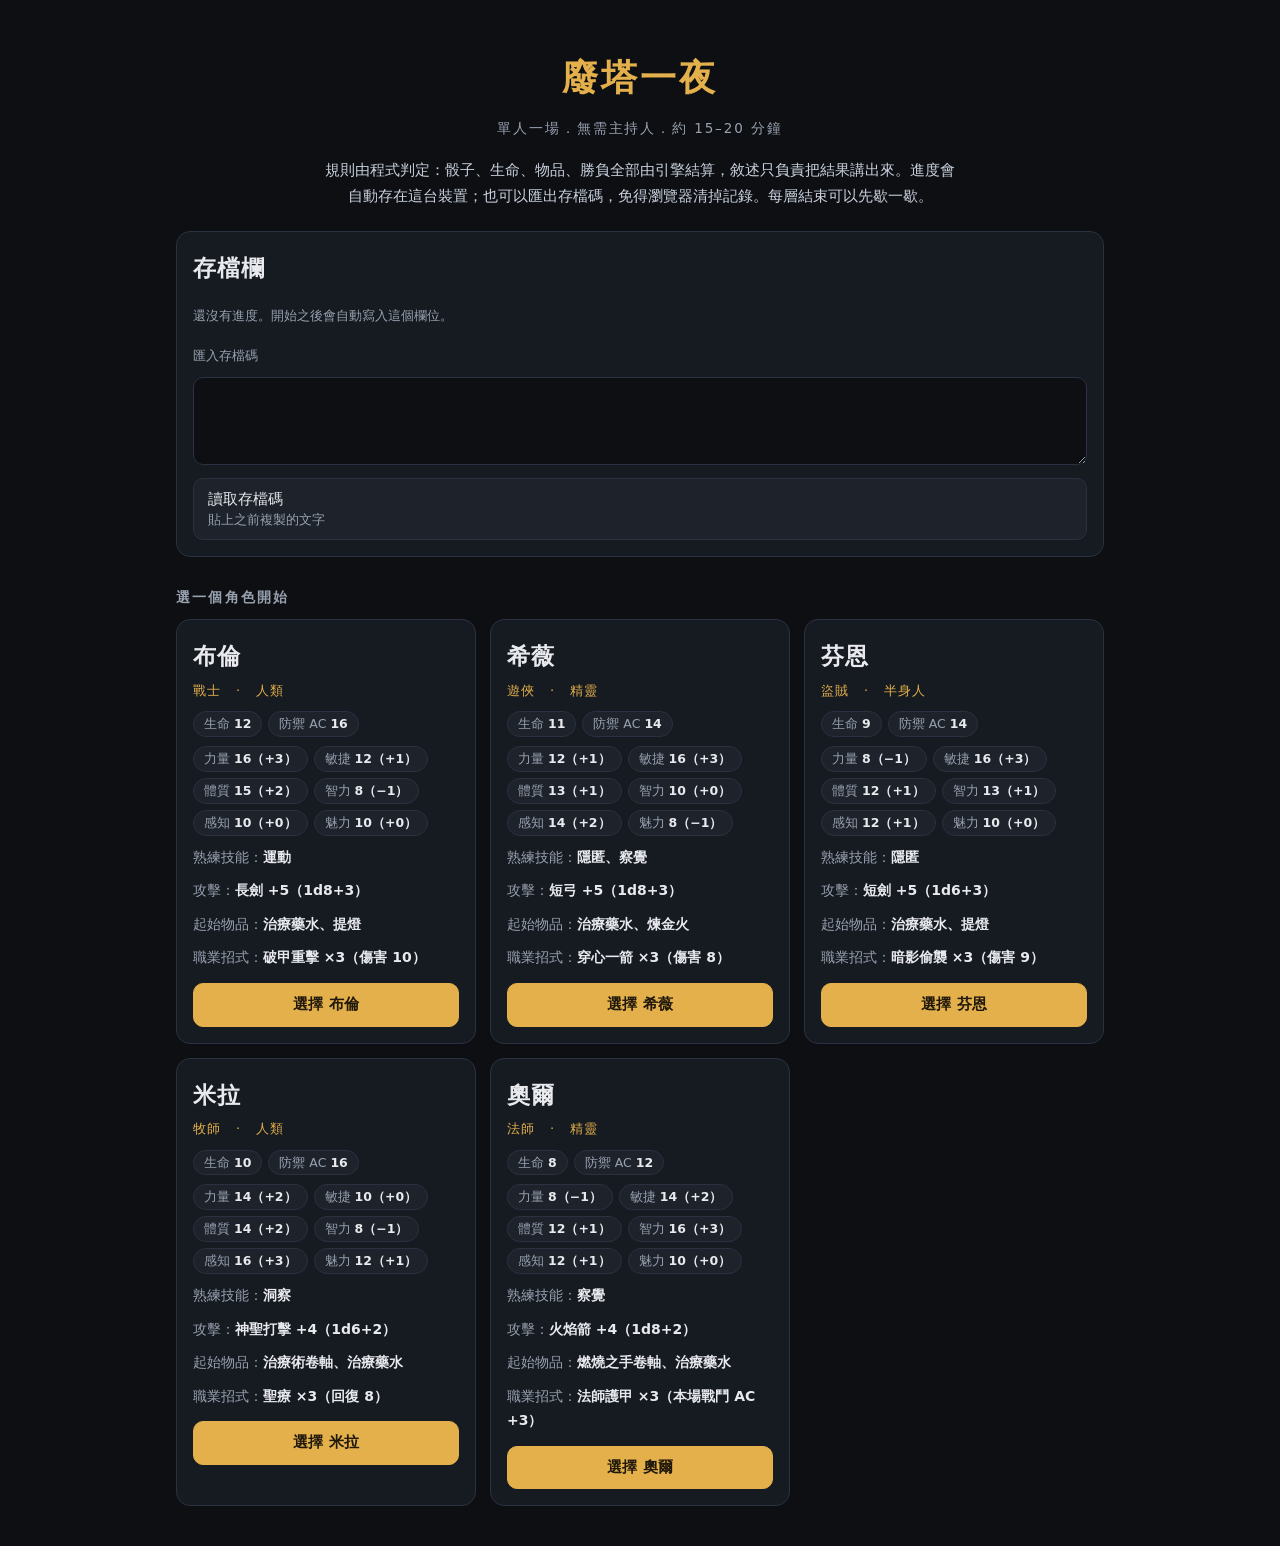
==== preview/index.html @ 2f35ead8 "Add writer hooks for flags, checks, endings, and a preview copy. Class flags, conditional lines, end" ====
<!DOCTYPE html>
<html lang="zh-Hant-HK">
<head>
<meta charset="utf-8">
<meta name="viewport" content="width=device-width, initial-scale=1, viewport-fit=cover">
<meta name="color-scheme" content="dark">
<link rel="icon" href="data:,">
<title>廢塔一夜 — 單人一夜 TRPG</title>
<!--
  Solo one-shot TRPG. Static files only: this page plus data/ and js/.
  No build step, no framework, no CDN, no network calls, no external assets.
  Works over http(s) and by double-clicking the file (file://).
  Player-facing text: Traditional Chinese (Hong Kong). Code/comments: English.
  Story script lives in data/wasted_tower.js — writers edit that, not the engine.
-->
<style>
:root{
  --bg:#0d0f13; --panel:#161a21; --panel2:#1d222b; --line:#2a3140;
  --ink:#e8eaee; --muted:#98a1af; --accent:#e3b04b; --roll:#9ec5ff;
  --good:#7fc98a; --bad:#e8756b;
}
*{box-sizing:border-box}
html,body{margin:0;padding:0;height:100%}
body{
  background:var(--bg); color:var(--ink);
  font-family:"Noto Sans CJK HK","Noto Sans HK","PingFang HK","PingFang TC",
              "Hiragino Sans CNS","Microsoft JhengHei",system-ui,-apple-system,"Segoe UI",sans-serif;
  font-size:16px; line-height:1.75; -webkit-text-size-adjust:100%;
}
#app{min-height:100%}
.wrap{width:100%;max-width:960px;margin:0 auto;padding:16px 16px 40px}

/* ---------- opening screen ---------- */
.hero{padding:30px 8px 4px;text-align:center}
.hero h1{margin:0 0 8px;font-size:36px;letter-spacing:.08em;color:var(--accent)}
.hero .sub{margin:0;color:var(--muted);font-size:13.5px;letter-spacing:.14em}
.hero .lead{margin:16px auto 0;max-width:640px;color:#c9d1dd;font-size:15px}
.sectitle{margin:28px 0 10px;font-size:14px;letter-spacing:.16em;color:var(--muted)}
.cards{display:grid;grid-template-columns:repeat(auto-fill,minmax(290px,1fr));gap:14px}
.card{background:var(--panel);border:1px solid var(--line);border-radius:14px;padding:16px;display:flex;flex-direction:column;gap:9px}
.card h2{margin:0;font-size:23px;letter-spacing:.04em}
.card .tag{color:var(--accent);font-size:13px;letter-spacing:.1em;margin-top:-6px}
.stats{display:flex;gap:6px;flex-wrap:wrap}
.pill{background:var(--panel2);border:1px solid var(--line);border-radius:999px;padding:1px 10px;font-size:12.5px;color:var(--muted);white-space:nowrap}
.pill b{color:var(--ink);font-weight:600}
.kv{font-size:14px;color:var(--muted);margin:0}
.kv b{color:var(--ink);font-weight:600}
.card .btn{margin-top:4px}

/* ---------- buttons ---------- */
.btn{appearance:none;-webkit-appearance:none;border:1px solid var(--line);background:var(--panel2);
  color:var(--ink);font:inherit;font-size:15px;line-height:1.45;padding:10px 14px;border-radius:10px;
  cursor:pointer;text-align:left;transition:background .12s,border-color .12s}
.btn:hover:not(:disabled){background:#28303c;border-color:#3d4a5c}
.btn:focus-visible{outline:2px solid var(--accent);outline-offset:2px}
.btn:disabled{opacity:.4;cursor:not-allowed}
.btn.primary{background:var(--accent);color:#20180a;border-color:var(--accent);font-weight:700;text-align:center}
.btn.primary:hover:not(:disabled){background:#f2c467}
.btn.ghost{background:transparent}
.btn small{display:block;color:var(--muted);font-size:12.5px;font-weight:400}
.btn.primary small{color:#4a3a12}

/* ---------- play screen ---------- */
.play{display:flex;flex-direction:column;height:100vh;height:100dvh;max-width:960px;margin:0 auto;width:100%}
.status{flex:0 0 auto;background:#12161c;border-bottom:1px solid var(--line);
  padding:9px 14px;display:flex;flex-wrap:wrap;gap:6px 18px;align-items:center}
.status .who{font-weight:700;font-size:15px}
.status .who span{color:var(--muted);font-weight:400;font-size:13px;margin-left:6px}
.hpwrap{display:flex;align-items:center;gap:8px;font-size:14px;font-variant-numeric:tabular-nums}
.hpwrap .lab{color:var(--muted);font-size:12.5px;letter-spacing:.1em}
.hpbar{width:104px;height:9px;border-radius:6px;background:#232a34;border:1px solid var(--line);overflow:hidden}
.hpfill{height:100%;background:var(--good);transition:width .2s}
.hpfill.warn{background:var(--accent)}
.hpfill.low{background:var(--bad)}
.inv{display:flex;gap:6px;flex-wrap:wrap;align-items:center}
.inv .lab{color:var(--muted);font-size:12.5px;letter-spacing:.1em}
.chip{background:var(--panel2);border:1px solid var(--line);border-radius:8px;padding:1px 8px;font-size:12.5px;color:#c3ccd9}
.chip.none{border-style:dashed;color:var(--muted)}

#log{flex:1 1 auto;overflow-y:auto;padding:18px 16px 26px;-webkit-overflow-scrolling:touch}
.line{margin:0 0 8px;max-width:72ch}
.line.fact{color:var(--ink)}
.line.narr{color:#c6cedb}
.line.roll{color:var(--roll);font-size:14px;font-variant-numeric:tabular-nums;letter-spacing:.01em}
.line.act{color:var(--accent);font-size:14.5px}
.line.sys{color:var(--muted);font-size:13.5px}
.line.good{color:var(--good)}
.line.bad{color:var(--bad)}
.divider{border:0;border-top:1px dashed var(--line);margin:18px 0 14px}
.banner{border:1px solid var(--line);border-radius:12px;padding:14px 16px;margin:14px 0;background:var(--panel)}
.banner.win{border-color:#3f6a46;background:#16211a}
.banner.secret{border-color:#6a5a36;background:#211c15}
.banner.lose{border-color:#6a3b36;background:#211615}
.banner h2{margin:0 0 4px;font-size:20px;letter-spacing:.1em}
.banner.win h2{color:var(--good)}
.banner.secret h2{color:#e0c56a}
.banner.lose h2{color:var(--bad)}
.banner p{margin:0;color:var(--muted);font-size:14px}

#actions{flex:0 0 auto;border-top:1px solid var(--line);background:#12161c;
  padding:12px 14px;padding-bottom:calc(12px + env(safe-area-inset-bottom));
  display:flex;flex-direction:column;gap:8px;max-height:56vh;overflow-y:auto}
.row{display:flex;flex-wrap:wrap;gap:8px}
.row > .btn{flex:1 1 240px}
.tray{background:var(--panel);border:1px solid var(--line);border-radius:12px;padding:10px;display:flex;flex-direction:column;gap:6px}
.tray h3{margin:0 0 2px;font-size:12.5px;letter-spacing:.14em;color:var(--muted);font-weight:600}
.hint{color:var(--muted);font-size:13px;margin:0}

/* ---------- fatal validator screen ---------- */
.fatal{max-width:760px;margin:60px auto;padding:22px;background:var(--panel);border:1px solid #6a3b36;border-radius:14px}
.fatal h1{margin:0 0 10px;font-size:22px;color:var(--bad)}
.fatal p{color:var(--muted);font-size:14px}
.fatal ul{margin:12px 0 0;padding-left:20px}
.fatal li{margin:4px 0;color:#f0c9c4;font-size:14px;word-break:break-word}

@media (max-width:640px){
  .hero h1{font-size:28px}
  .wrap{padding:12px 12px 32px}
  .cards{grid-template-columns:1fr}
  .row > .btn{flex:1 1 100%}
  .line{max-width:none}
  .status{gap:4px 12px;padding:8px 12px}
  .hpbar{width:80px}
  #log{padding:14px 12px 20px}
}

.banner.rest{border-color:#3d4e62;background:#151b24}
.banner.rest h2{color:var(--accent)}
.save-card{margin-top:18px}
.save-card .row{margin-top:4px}
textarea.code{
  width:100%;min-height:88px;resize:vertical;display:block;
  background:#0d0f13;color:var(--ink);
  border:1px solid var(--line);border-radius:10px;
  padding:8px 10px;font:inherit;font-size:16px;line-height:1.45;
}
.save-note{color:var(--muted);font-size:13px;margin:8px 0 0}
.save-error{color:var(--bad);font-size:13.5px;margin:8px 0 0}
.ending-card{margin:14px 0;padding:0;display:flex;flex-direction:column;align-items:flex-start;gap:8px}
.ending-img{width:100%;max-width:420px;height:auto;border-radius:12px;border:1px solid var(--line);background:#141820}
.ending-cap{color:var(--muted);font-size:13px}
</style>
</head>
<body>
<div id="app"></div>
<script src="data/wasted_tower.js"></script>
<script src="js/engine.js"></script>
<script src="js/narrator.js"></script>
<script src="js/ui.js"></script>
</body>
</html>
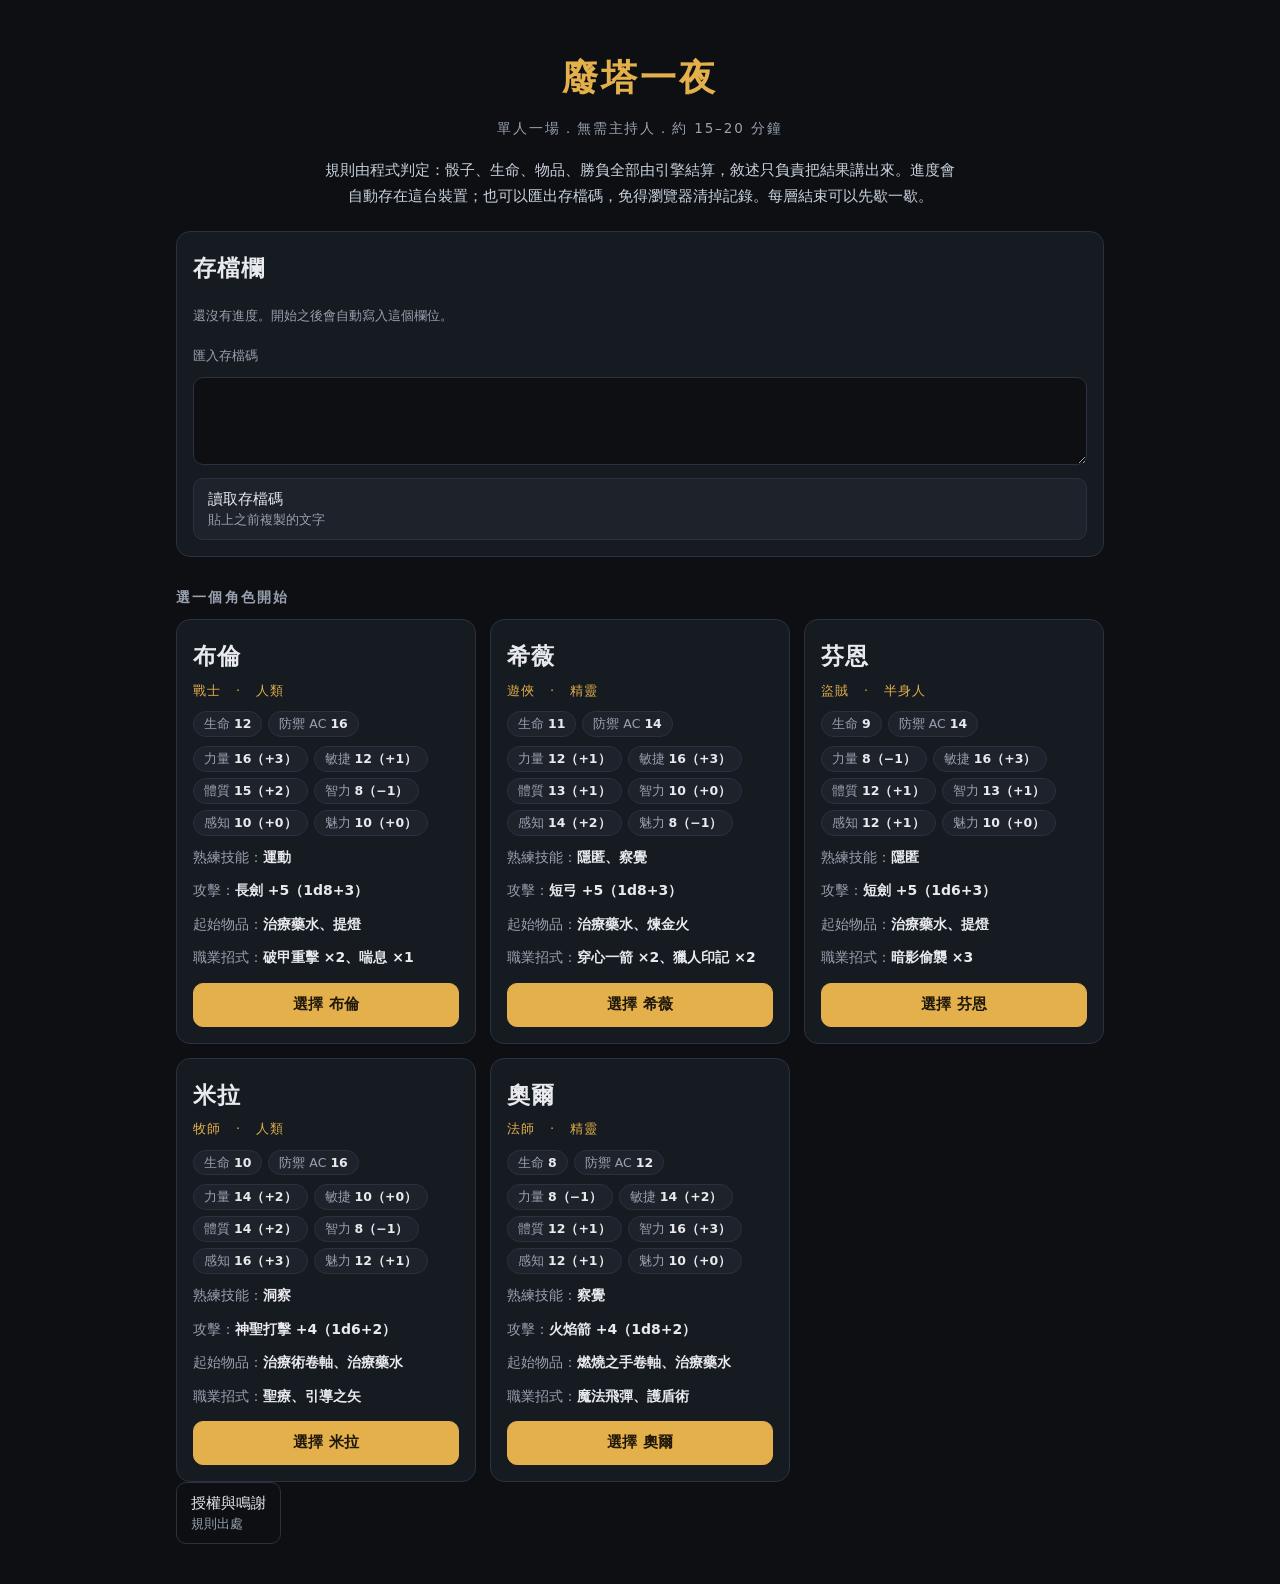
==== commit c5e47903: "Add step-1 combat actions, dice, and save version 4. The preview fight menu, class moves, initiative" ====
--- a/preview/index.html
+++ b/preview/index.html
@@ -113,6 +113,14 @@
 .fatal ul{margin:12px 0 0;padding-left:20px}
 .fatal li{margin:4px 0;color:#f0c9c4;font-size:14px;word-break:break-word}
 
+.combat-menu{display:grid;grid-template-columns:1fr 1fr;gap:8px}
+.combat-menu > .btn{min-height:56px;font-size:18px;text-align:center;padding:14px 10px}
+.combat-menu > .btn.span{grid-column:1 / -1}
+.credits{max-width:720px;margin:28px auto;padding:8px 8px 40px}
+.credits h1{margin:0 0 12px;font-size:28px;letter-spacing:.08em;color:var(--accent)}
+.credits p{margin:0 0 14px}
+.credits .attrib{font-size:14px;line-height:1.6;color:#c9d1dd;word-break:break-word}
+
 @media (max-width:640px){
   .hero h1{font-size:28px}
   .wrap{padding:12px 12px 32px}
@@ -122,6 +130,8 @@
   .status{gap:4px 12px;padding:8px 12px}
   .hpbar{width:80px}
   #log{padding:14px 12px 20px}
+  .combat-menu > .btn{min-height:58px;font-size:18px}
+  #actions{padding:10px 10px calc(10px + env(safe-area-inset-bottom))}
 }
 
 .banner.rest{border-color:#3d4e62;background:#151b24}
@@ -143,6 +153,12 @@
 </head>
 <body>
 <div id="app"></div>
+<template id="credits-src">
+  <h1>授權與鳴謝</h1>
+  <p>《廢塔一夜》部分戰鬥規則（例如優勢、劣勢、狀態、豁免、傷害類型，以及部分招式、道具與敵人能力）改編自下列規則文件，並經刪減、調整數值與翻譯為中文。</p>
+  <p class="attrib">This work includes material taken from the System Reference Document 5.1 (“SRD 5.1”) by Wizards of the Coast LLC and available at https://dnd.wizards.com/resources/systems-reference-document. The SRD 5.1 is licensed under the Creative Commons Attribution 4.0 International License available at https://creativecommons.org/licenses/by/4.0/legalcode.</p>
+  <p>故事、角色、地點與敵人名稱屬本作原創。</p>
+</template>
 <script src="data/wasted_tower.js"></script>
 <script src="js/engine.js"></script>
 <script src="js/narrator.js"></script>
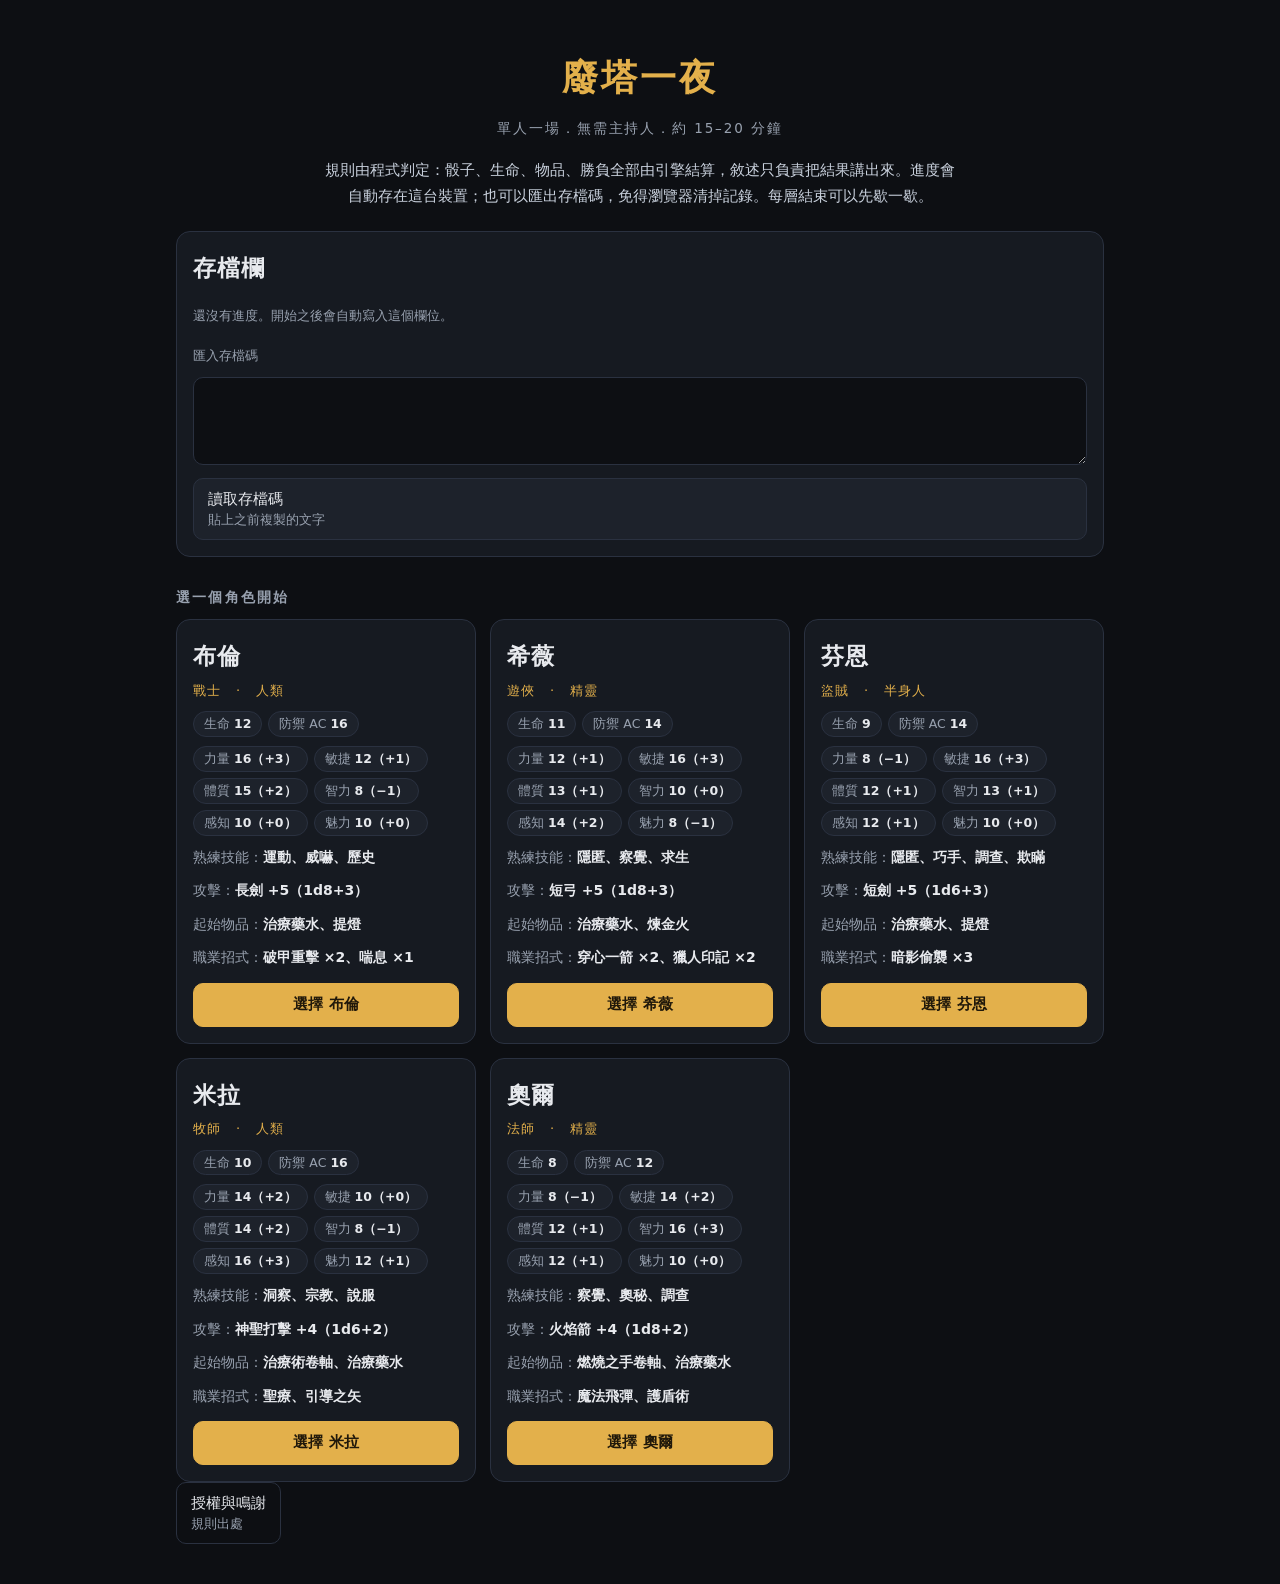
==== commit 5db8f5fb: "Add a presentational dice animation to the preview build. The d20 is resolved and written into the s" ====
--- a/preview/index.html
+++ b/preview/index.html
@@ -149,6 +149,47 @@
 .ending-card{margin:14px 0;padding:0;display:flex;flex-direction:column;align-items:flex-start;gap:8px}
 .ending-img{width:100%;max-width:420px;height:auto;border-radius:12px;border:1px solid var(--line);background:#141820}
 .ending-cap{color:var(--muted);font-size:13px}
+
+/* ---------- dice playback (presentational only) ---------- */
+.dice-overlay{
+  position:fixed;inset:0;z-index:40;
+  display:flex;align-items:center;justify-content:center;
+  padding:24px 12px calc(24px + env(safe-area-inset-bottom));
+  background:rgba(8,10,14,.78);
+  touch-action:manipulation;-webkit-tap-highlight-color:transparent;
+  cursor:pointer;user-select:none;-webkit-user-select:none;
+}
+.dice-row{display:flex;align-items:center;justify-content:center;gap:12px;max-width:100%}
+.d20{
+  position:relative;width:46vw;height:46vw;max-width:180px;max-height:180px;
+  display:flex;align-items:center;justify-content:center;flex:0 0 auto;
+}
+.dice-row.multi .d20{width:34vw;height:34vw;max-width:148px;max-height:148px}
+.d20 .shape{width:100%;height:100%;display:block;transform-origin:50% 46%}
+.d20 .outer{fill:#1a2030;stroke:#9ec5ff;stroke-width:3;stroke-linejoin:round}
+.d20 .edge{fill:rgba(158,197,255,.07);stroke:#7f9cc4;stroke-width:1.5;stroke-linejoin:round}
+.d20 .face{
+  position:absolute;z-index:1;font-weight:700;line-height:1;
+  font-variant-numeric:tabular-nums;color:var(--ink);
+  font-size:clamp(32px,11vw,52px);pointer-events:none;
+}
+.d20.settled{transform:scale(1.08)}
+.d20.settled .face{font-size:clamp(48px,16vw,78px);color:var(--accent)}
+.dice-row.multi .d20 .face{font-size:clamp(26px,9vw,42px)}
+.dice-row.multi .d20.settled .face{font-size:clamp(36px,12vw,60px)}
+.d20.spinning .shape{animation:d20-spin .2s linear infinite}
+.d20.kept .outer,.d20.kept .edge{stroke:var(--accent)}
+.d20.kept{filter:drop-shadow(0 0 12px rgba(227,176,75,.65))}
+.dice-row.multi .d20.settled:not(.kept){opacity:.5;filter:none}
+@keyframes d20-spin{from{transform:rotate(0deg)}to{transform:rotate(360deg)}}
+@media (prefers-reduced-motion:reduce){
+  .d20.spinning .shape{animation:none}
+  .d20.settled{transform:none}
+}
+@media (max-width:640px){
+  .dice-overlay{padding:16px 8px calc(16px + env(safe-area-inset-bottom))}
+  .dice-row{gap:8px}
+}
 </style>
 </head>
 <body>
@@ -162,6 +203,7 @@
 <script src="data/wasted_tower.js"></script>
 <script src="js/engine.js"></script>
 <script src="js/narrator.js"></script>
+<script src="js/dice.js"></script>
 <script src="js/ui.js"></script>
 </body>
 </html>
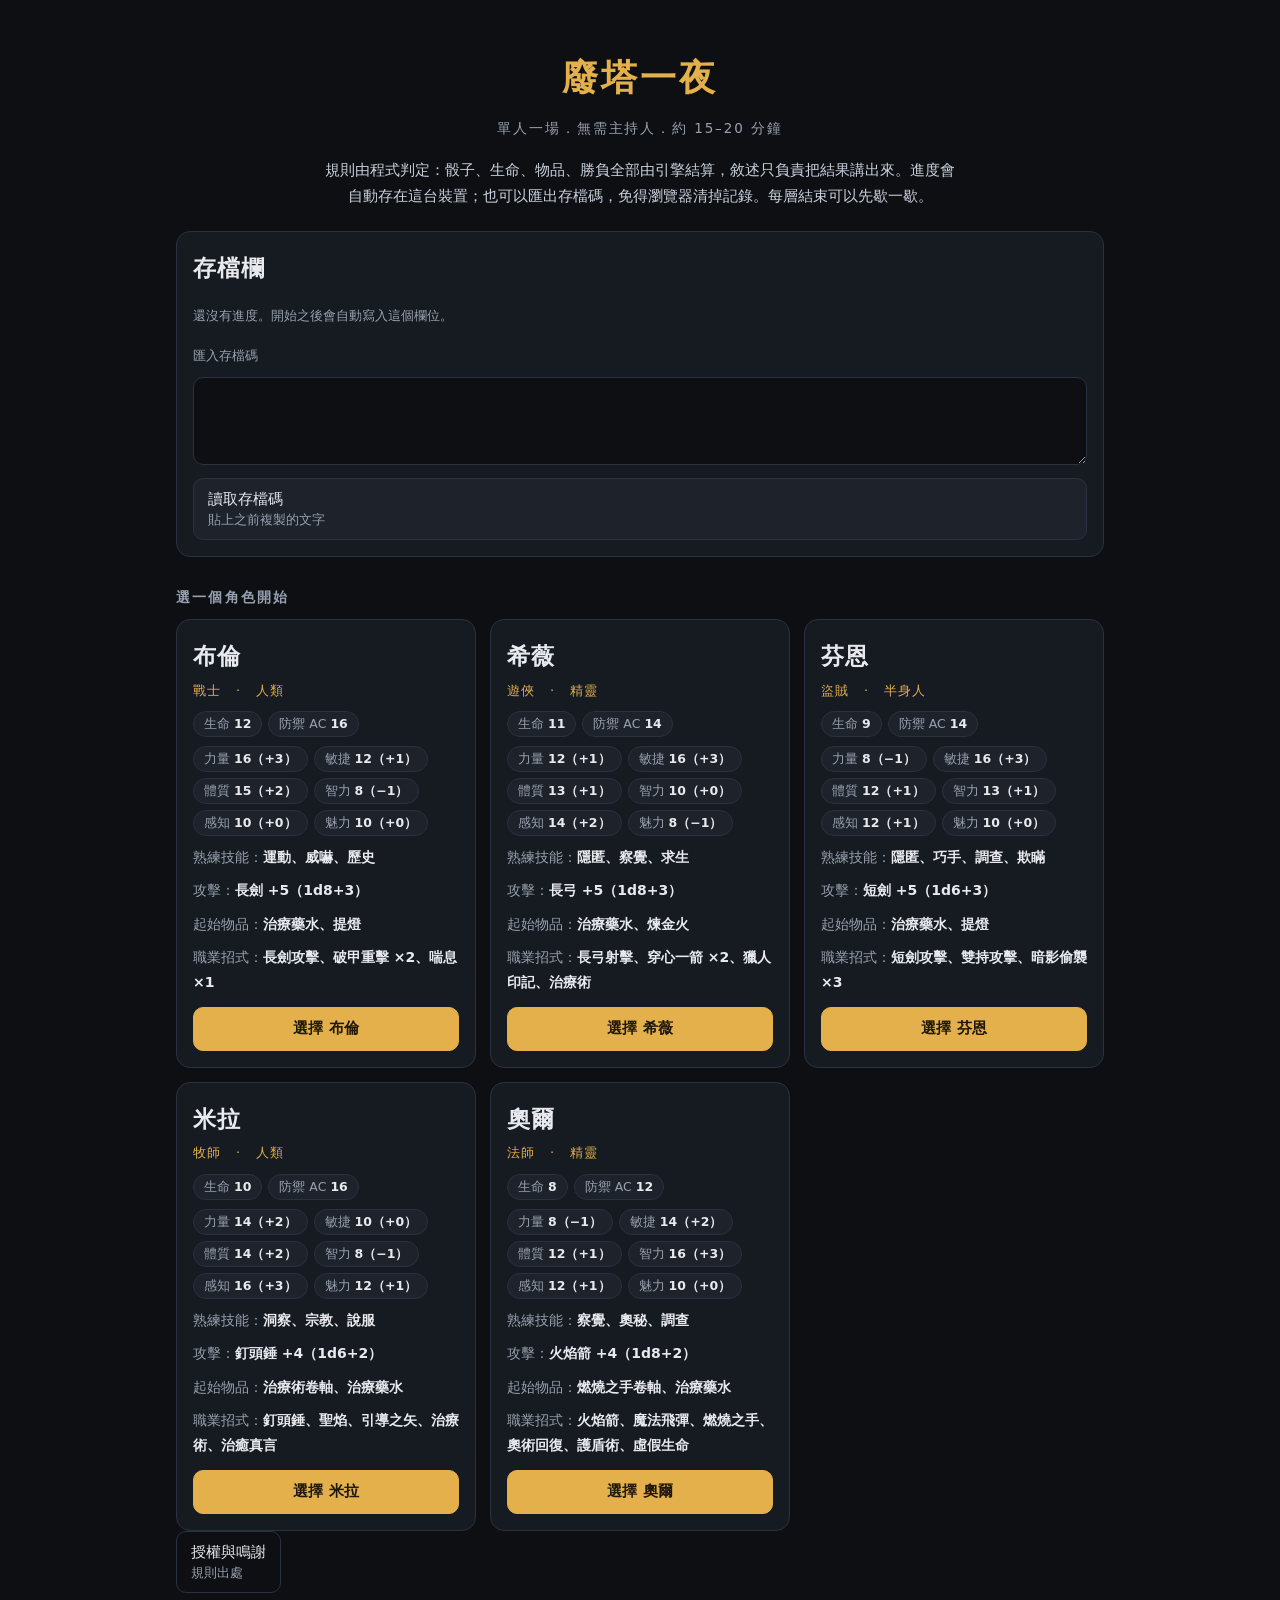
==== commit 3a6ed238: "Add the preview move list, use pools, saves, and temporary HP. Combat moves now sit in three groups " ====
--- a/preview/index.html
+++ b/preview/index.html
@@ -116,6 +116,14 @@
 .combat-menu{display:grid;grid-template-columns:1fr 1fr;gap:8px}
 .combat-menu > .btn{min-height:56px;font-size:18px;text-align:center;padding:14px 10px}
 .combat-menu > .btn.span{grid-column:1 / -1}
+.move-group{border:1px solid var(--line);border-radius:12px;background:var(--panel2);overflow:hidden}
+.move-group + .move-group{margin-top:8px}
+.move-toggle{width:100%;min-height:52px;font-size:18px;font-weight:700;text-align:left;border:0;border-radius:0;background:transparent}
+.move-list{display:flex;flex-direction:column;gap:8px;padding:0 8px 8px}
+.move-list > .btn.move{min-height:64px;padding:12px 14px;font-size:17px;line-height:1.35}
+.move-list > .btn.move small{display:block;margin-top:2px}
+.move-list > .btn.move .uses{color:var(--accent);font-size:13px}
+.move-list > .btn.move.spent{opacity:.45}
 .credits{max-width:720px;margin:28px auto;padding:8px 8px 40px}
 .credits h1{margin:0 0 12px;font-size:28px;letter-spacing:.08em;color:var(--accent)}
 .credits p{margin:0 0 14px}
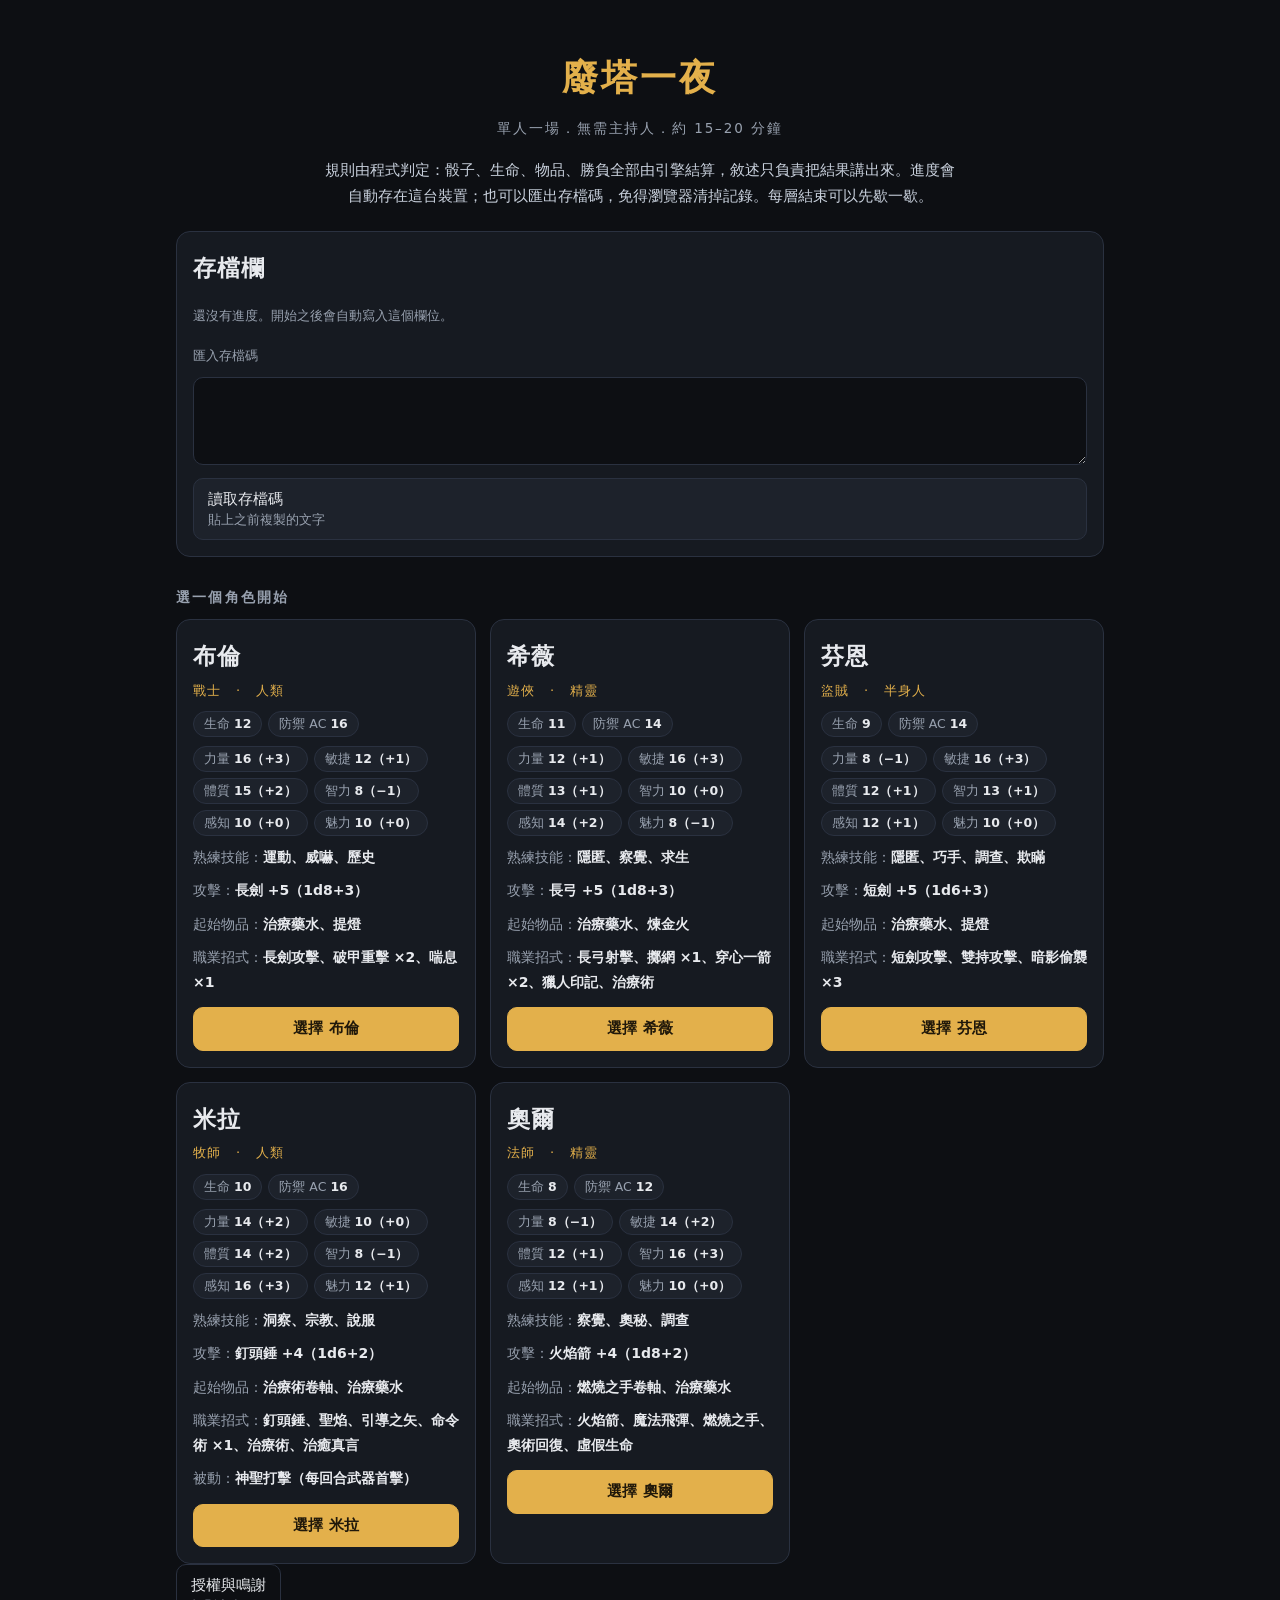
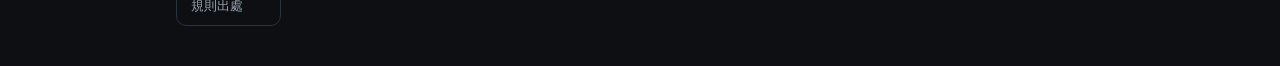
==== commit 1a2d654e: "Add restrained and prone for the ranger net and cleric command. 希薇的擲網與米拉的命令術（趨下）各可在休息後使用一次；命令術不消耗法術位" ====
--- a/preview/index.html
+++ b/preview/index.html
@@ -113,6 +113,15 @@
 .fatal ul{margin:12px 0 0;padding-left:20px}
 .fatal li{margin:4px 0;color:#f0c9c4;font-size:14px;word-break:break-word}
 
+.foes{display:flex;flex-direction:column;gap:8px}
+.foe{background:var(--panel);border:1px solid var(--line);border-radius:12px;padding:8px 10px}
+.foe-head{display:flex;flex-wrap:wrap;align-items:center;gap:6px 8px}
+.foe-name{font-weight:700}
+.foe-hp{color:var(--muted);font-size:14px}
+.badge{border:1px solid transparent;border-radius:999px;padding:0 8px;font-size:13px;line-height:1.7;cursor:pointer;background:#2a2418;color:var(--accent)}
+.badge.prone{background:#1a2433;color:var(--roll);border-color:#3d5270}
+.badge.restrained{background:#2a2418;color:var(--accent);border-color:#6a5428}
+.badge-note{margin:6px 0 0;color:#d5dbe6;font-size:14px}
 .combat-menu{display:grid;grid-template-columns:1fr 1fr;gap:8px}
 .combat-menu > .btn{min-height:56px;font-size:18px;text-align:center;padding:14px 10px}
 .combat-menu > .btn.span{grid-column:1 / -1}
@@ -206,7 +215,7 @@
   <h1>授權與鳴謝</h1>
   <p>《廢塔一夜》部分戰鬥規則（例如優勢、劣勢、狀態、豁免、傷害類型，以及部分招式、道具與敵人能力）改編自下列規則文件，並經刪減、調整數值與翻譯為中文。</p>
   <p class="attrib">This work includes material taken from the System Reference Document 5.1 (“SRD 5.1”) by Wizards of the Coast LLC and available at https://dnd.wizards.com/resources/systems-reference-document. The SRD 5.1 is licensed under the Creative Commons Attribution 4.0 International License available at https://creativecommons.org/licenses/by/4.0/legalcode.</p>
-  <p>故事、角色、地點與敵人名稱屬本作原創。</p>
+  <p>故事、角色、地點與敵人名稱屬本作原創，並加入原創能力。</p>
 </template>
 <script src="data/wasted_tower.js"></script>
 <script src="js/engine.js"></script>
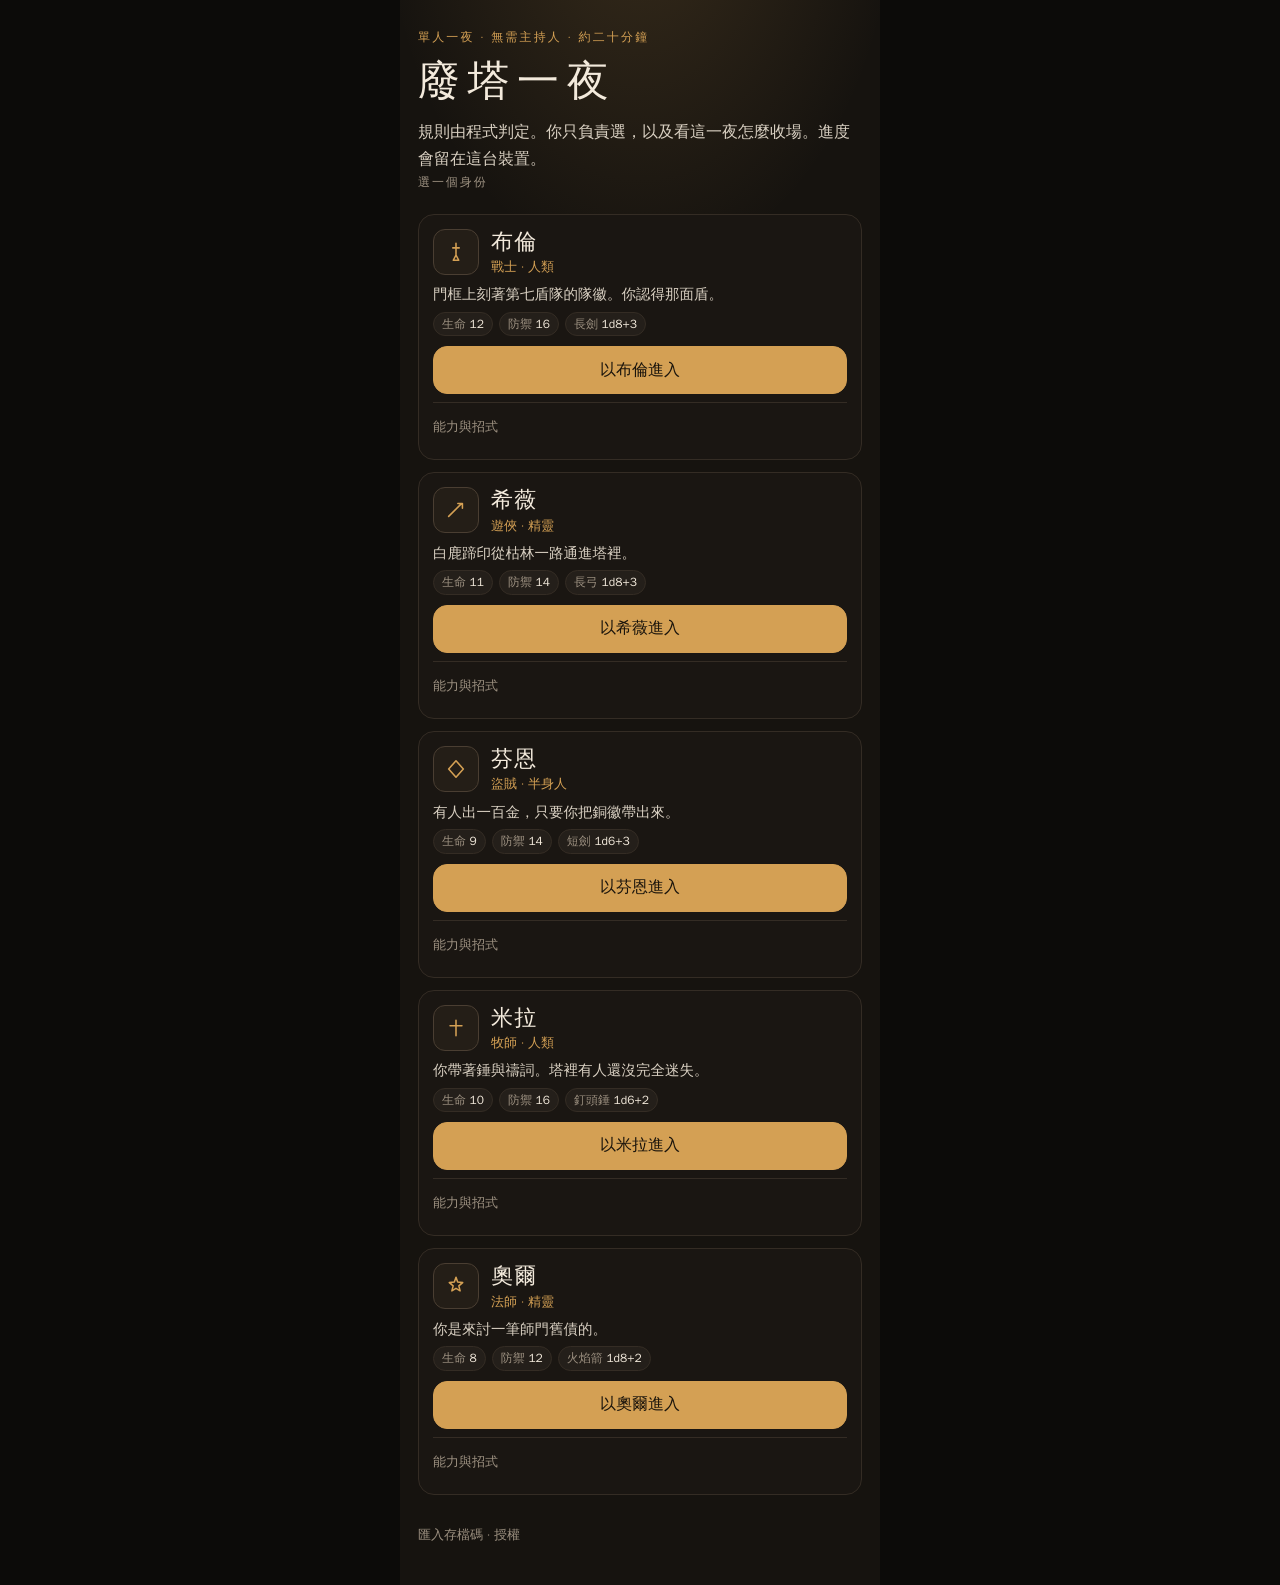
==== commit df387ea0: "Port the preview play UI to the new static shell. Keep the current engine and fold shield, passives," ====
--- a/preview/index.html
+++ b/preview/index.html
@@ -4,213 +4,20 @@
 <meta charset="utf-8">
 <meta name="viewport" content="width=device-width, initial-scale=1, viewport-fit=cover">
 <meta name="color-scheme" content="dark">
-<link rel="icon" href="data:,">
+<meta name="theme-color" content="#100e0c">
+<link rel="icon" type="image/svg+xml" href="favicon.svg">
 <title>廢塔一夜 — 單人一夜 TRPG</title>
 <!--
-  Solo one-shot TRPG. Static files only: this page plus data/ and js/.
+  Solo one-shot TRPG. Static files only: this page, ui.css, favicon.svg, data/, and js/.
   No build step, no framework, no CDN, no network calls, no external assets.
   Works over http(s) and by double-clicking the file (file://).
   Player-facing text: Traditional Chinese (Hong Kong). Code/comments: English.
   Story script lives in data/wasted_tower.js — writers edit that, not the engine.
 -->
-<style>
-:root{
-  --bg:#0d0f13; --panel:#161a21; --panel2:#1d222b; --line:#2a3140;
-  --ink:#e8eaee; --muted:#98a1af; --accent:#e3b04b; --roll:#9ec5ff;
-  --good:#7fc98a; --bad:#e8756b;
-}
-*{box-sizing:border-box}
-html,body{margin:0;padding:0;height:100%}
-body{
-  background:var(--bg); color:var(--ink);
-  font-family:"Noto Sans CJK HK","Noto Sans HK","PingFang HK","PingFang TC",
-              "Hiragino Sans CNS","Microsoft JhengHei",system-ui,-apple-system,"Segoe UI",sans-serif;
-  font-size:16px; line-height:1.75; -webkit-text-size-adjust:100%;
-}
-#app{min-height:100%}
-.wrap{width:100%;max-width:960px;margin:0 auto;padding:16px 16px 40px}
-
-/* ---------- opening screen ---------- */
-.hero{padding:30px 8px 4px;text-align:center}
-.hero h1{margin:0 0 8px;font-size:36px;letter-spacing:.08em;color:var(--accent)}
-.hero .sub{margin:0;color:var(--muted);font-size:13.5px;letter-spacing:.14em}
-.hero .lead{margin:16px auto 0;max-width:640px;color:#c9d1dd;font-size:15px}
-.sectitle{margin:28px 0 10px;font-size:14px;letter-spacing:.16em;color:var(--muted)}
-.cards{display:grid;grid-template-columns:repeat(auto-fill,minmax(290px,1fr));gap:14px}
-.card{background:var(--panel);border:1px solid var(--line);border-radius:14px;padding:16px;display:flex;flex-direction:column;gap:9px}
-.card h2{margin:0;font-size:23px;letter-spacing:.04em}
-.card .tag{color:var(--accent);font-size:13px;letter-spacing:.1em;margin-top:-6px}
-.stats{display:flex;gap:6px;flex-wrap:wrap}
-.pill{background:var(--panel2);border:1px solid var(--line);border-radius:999px;padding:1px 10px;font-size:12.5px;color:var(--muted);white-space:nowrap}
-.pill b{color:var(--ink);font-weight:600}
-.kv{font-size:14px;color:var(--muted);margin:0}
-.kv b{color:var(--ink);font-weight:600}
-.card .btn{margin-top:4px}
-
-/* ---------- buttons ---------- */
-.btn{appearance:none;-webkit-appearance:none;border:1px solid var(--line);background:var(--panel2);
-  color:var(--ink);font:inherit;font-size:15px;line-height:1.45;padding:10px 14px;border-radius:10px;
-  cursor:pointer;text-align:left;transition:background .12s,border-color .12s}
-.btn:hover:not(:disabled){background:#28303c;border-color:#3d4a5c}
-.btn:focus-visible{outline:2px solid var(--accent);outline-offset:2px}
-.btn:disabled{opacity:.4;cursor:not-allowed}
-.btn.primary{background:var(--accent);color:#20180a;border-color:var(--accent);font-weight:700;text-align:center}
-.btn.primary:hover:not(:disabled){background:#f2c467}
-.btn.ghost{background:transparent}
-.btn small{display:block;color:var(--muted);font-size:12.5px;font-weight:400}
-.btn.primary small{color:#4a3a12}
-
-/* ---------- play screen ---------- */
-.play{display:flex;flex-direction:column;height:100vh;height:100dvh;max-width:960px;margin:0 auto;width:100%}
-.status{flex:0 0 auto;background:#12161c;border-bottom:1px solid var(--line);
-  padding:9px 14px;display:flex;flex-wrap:wrap;gap:6px 18px;align-items:center}
-.status .who{font-weight:700;font-size:15px}
-.status .who span{color:var(--muted);font-weight:400;font-size:13px;margin-left:6px}
-.hpwrap{display:flex;align-items:center;gap:8px;font-size:14px;font-variant-numeric:tabular-nums}
-.hpwrap .lab{color:var(--muted);font-size:12.5px;letter-spacing:.1em}
-.hpbar{width:104px;height:9px;border-radius:6px;background:#232a34;border:1px solid var(--line);overflow:hidden}
-.hpfill{height:100%;background:var(--good);transition:width .2s}
-.hpfill.warn{background:var(--accent)}
-.hpfill.low{background:var(--bad)}
-.inv{display:flex;gap:6px;flex-wrap:wrap;align-items:center}
-.inv .lab{color:var(--muted);font-size:12.5px;letter-spacing:.1em}
-.chip{background:var(--panel2);border:1px solid var(--line);border-radius:8px;padding:1px 8px;font-size:12.5px;color:#c3ccd9}
-.chip.none{border-style:dashed;color:var(--muted)}
-
-#log{flex:1 1 auto;overflow-y:auto;padding:18px 16px 26px;-webkit-overflow-scrolling:touch}
-.line{margin:0 0 8px;max-width:72ch}
-.line.fact{color:var(--ink)}
-.line.narr{color:#c6cedb}
-.line.roll{color:var(--roll);font-size:14px;font-variant-numeric:tabular-nums;letter-spacing:.01em}
-.line.act{color:var(--accent);font-size:14.5px}
-.line.sys{color:var(--muted);font-size:13.5px}
-.line.good{color:var(--good)}
-.line.bad{color:var(--bad)}
-.divider{border:0;border-top:1px dashed var(--line);margin:18px 0 14px}
-.banner{border:1px solid var(--line);border-radius:12px;padding:14px 16px;margin:14px 0;background:var(--panel)}
-.banner.win{border-color:#3f6a46;background:#16211a}
-.banner.secret{border-color:#6a5a36;background:#211c15}
-.banner.lose{border-color:#6a3b36;background:#211615}
-.banner h2{margin:0 0 4px;font-size:20px;letter-spacing:.1em}
-.banner.win h2{color:var(--good)}
-.banner.secret h2{color:#e0c56a}
-.banner.lose h2{color:var(--bad)}
-.banner p{margin:0;color:var(--muted);font-size:14px}
-
-#actions{flex:0 0 auto;border-top:1px solid var(--line);background:#12161c;
-  padding:12px 14px;padding-bottom:calc(12px + env(safe-area-inset-bottom));
-  display:flex;flex-direction:column;gap:8px;max-height:56vh;overflow-y:auto}
-.row{display:flex;flex-wrap:wrap;gap:8px}
-.row > .btn{flex:1 1 240px}
-.tray{background:var(--panel);border:1px solid var(--line);border-radius:12px;padding:10px;display:flex;flex-direction:column;gap:6px}
-.tray h3{margin:0 0 2px;font-size:12.5px;letter-spacing:.14em;color:var(--muted);font-weight:600}
-.hint{color:var(--muted);font-size:13px;margin:0}
-
-/* ---------- fatal validator screen ---------- */
-.fatal{max-width:760px;margin:60px auto;padding:22px;background:var(--panel);border:1px solid #6a3b36;border-radius:14px}
-.fatal h1{margin:0 0 10px;font-size:22px;color:var(--bad)}
-.fatal p{color:var(--muted);font-size:14px}
-.fatal ul{margin:12px 0 0;padding-left:20px}
-.fatal li{margin:4px 0;color:#f0c9c4;font-size:14px;word-break:break-word}
-
-.foes{display:flex;flex-direction:column;gap:8px}
-.foe{background:var(--panel);border:1px solid var(--line);border-radius:12px;padding:8px 10px}
-.foe-head{display:flex;flex-wrap:wrap;align-items:center;gap:6px 8px}
-.foe-name{font-weight:700}
-.foe-hp{color:var(--muted);font-size:14px}
-.badge{border:1px solid transparent;border-radius:999px;padding:0 8px;font-size:13px;line-height:1.7;cursor:pointer;background:#2a2418;color:var(--accent)}
-.badge.prone{background:#1a2433;color:var(--roll);border-color:#3d5270}
-.badge.restrained{background:#2a2418;color:var(--accent);border-color:#6a5428}
-.badge-note{margin:6px 0 0;color:#d5dbe6;font-size:14px}
-.combat-menu{display:grid;grid-template-columns:1fr 1fr;gap:8px}
-.combat-menu > .btn{min-height:56px;font-size:18px;text-align:center;padding:14px 10px}
-.combat-menu > .btn.span{grid-column:1 / -1}
-.move-group{border:1px solid var(--line);border-radius:12px;background:var(--panel2);overflow:hidden}
-.move-group + .move-group{margin-top:8px}
-.move-toggle{width:100%;min-height:52px;font-size:18px;font-weight:700;text-align:left;border:0;border-radius:0;background:transparent}
-.move-list{display:flex;flex-direction:column;gap:8px;padding:0 8px 8px}
-.move-list > .btn.move{min-height:64px;padding:12px 14px;font-size:17px;line-height:1.35}
-.move-list > .btn.move small{display:block;margin-top:2px}
-.move-list > .btn.move .uses{color:var(--accent);font-size:13px}
-.move-list > .btn.move.spent{opacity:.45}
-.credits{max-width:720px;margin:28px auto;padding:8px 8px 40px}
-.credits h1{margin:0 0 12px;font-size:28px;letter-spacing:.08em;color:var(--accent)}
-.credits p{margin:0 0 14px}
-.credits .attrib{font-size:14px;line-height:1.6;color:#c9d1dd;word-break:break-word}
-
-@media (max-width:640px){
-  .hero h1{font-size:28px}
-  .wrap{padding:12px 12px 32px}
-  .cards{grid-template-columns:1fr}
-  .row > .btn{flex:1 1 100%}
-  .line{max-width:none}
-  .status{gap:4px 12px;padding:8px 12px}
-  .hpbar{width:80px}
-  #log{padding:14px 12px 20px}
-  .combat-menu > .btn{min-height:58px;font-size:18px}
-  #actions{padding:10px 10px calc(10px + env(safe-area-inset-bottom))}
-}
-
-.banner.rest{border-color:#3d4e62;background:#151b24}
-.banner.rest h2{color:var(--accent)}
-.save-card{margin-top:18px}
-.save-card .row{margin-top:4px}
-textarea.code{
-  width:100%;min-height:88px;resize:vertical;display:block;
-  background:#0d0f13;color:var(--ink);
-  border:1px solid var(--line);border-radius:10px;
-  padding:8px 10px;font:inherit;font-size:16px;line-height:1.45;
-}
-.save-note{color:var(--muted);font-size:13px;margin:8px 0 0}
-.save-error{color:var(--bad);font-size:13.5px;margin:8px 0 0}
-.ending-card{margin:14px 0;padding:0;display:flex;flex-direction:column;align-items:flex-start;gap:8px}
-.ending-img{width:100%;max-width:420px;height:auto;border-radius:12px;border:1px solid var(--line);background:#141820}
-.ending-cap{color:var(--muted);font-size:13px}
-
-/* ---------- dice playback (presentational only) ---------- */
-.dice-overlay{
-  position:fixed;inset:0;z-index:40;
-  display:flex;align-items:center;justify-content:center;
-  padding:24px 12px calc(24px + env(safe-area-inset-bottom));
-  background:rgba(8,10,14,.78);
-  touch-action:manipulation;-webkit-tap-highlight-color:transparent;
-  cursor:pointer;user-select:none;-webkit-user-select:none;
-}
-.dice-row{display:flex;align-items:center;justify-content:center;gap:12px;max-width:100%}
-.d20{
-  position:relative;width:46vw;height:46vw;max-width:180px;max-height:180px;
-  display:flex;align-items:center;justify-content:center;flex:0 0 auto;
-}
-.dice-row.multi .d20{width:34vw;height:34vw;max-width:148px;max-height:148px}
-.d20 .shape{width:100%;height:100%;display:block;transform-origin:50% 46%}
-.d20 .outer{fill:#1a2030;stroke:#9ec5ff;stroke-width:3;stroke-linejoin:round}
-.d20 .edge{fill:rgba(158,197,255,.07);stroke:#7f9cc4;stroke-width:1.5;stroke-linejoin:round}
-.d20 .face{
-  position:absolute;z-index:1;font-weight:700;line-height:1;
-  font-variant-numeric:tabular-nums;color:var(--ink);
-  font-size:clamp(32px,11vw,52px);pointer-events:none;
-}
-.d20.settled{transform:scale(1.08)}
-.d20.settled .face{font-size:clamp(48px,16vw,78px);color:var(--accent)}
-.dice-row.multi .d20 .face{font-size:clamp(26px,9vw,42px)}
-.dice-row.multi .d20.settled .face{font-size:clamp(36px,12vw,60px)}
-.d20.spinning .shape{animation:d20-spin .2s linear infinite}
-.d20.kept .outer,.d20.kept .edge{stroke:var(--accent)}
-.d20.kept{filter:drop-shadow(0 0 12px rgba(227,176,75,.65))}
-.dice-row.multi .d20.settled:not(.kept){opacity:.5;filter:none}
-@keyframes d20-spin{from{transform:rotate(0deg)}to{transform:rotate(360deg)}}
-@media (prefers-reduced-motion:reduce){
-  .d20.spinning .shape{animation:none}
-  .d20.settled{transform:none}
-}
-@media (max-width:640px){
-  .dice-overlay{padding:16px 8px calc(16px + env(safe-area-inset-bottom))}
-  .dice-row{gap:8px}
-}
-</style>
+<link rel="stylesheet" href="ui.css">
 </head>
 <body>
-<div id="app"></div>
+<div id="tower-root"></div>
 <template id="credits-src">
   <h1>授權與鳴謝</h1>
   <p>《廢塔一夜》部分戰鬥規則（例如優勢、劣勢、狀態、豁免、傷害類型，以及部分招式、道具與敵人能力）改編自下列規則文件，並經刪減、調整數值與翻譯為中文。</p>
@@ -222,5 +29,8 @@
 <script src="js/narrator.js"></script>
 <script src="js/dice.js"></script>
 <script src="js/ui.js"></script>
+<script>
+  window.TowerUI.mount(document.getElementById('tower-root'));
+</script>
 </body>
 </html>
--- a/preview/ui.css
+++ b/preview/ui.css
@@ -0,0 +1,556 @@
+:root {
+  --bg: #0c0b09;
+  --paper: #16130f;
+  --paper-2: #1e1a15;
+  --ink: #f3eadc;
+  --muted: #9c9080;
+  --line: #342c24;
+  --line-strong: #4a3e32;
+  --accent: #d4a054;
+  --accent-ink: #1a140c;
+  --danger: #c45c4a;
+  --danger-dim: #3a221c;
+  --serif: "Songti TC", "PMingLiU", "Noto Serif CJK TC", "Source Han Serif TC", "WenQuanYi Zen Hei", serif;
+  --sans: "PingFang HK", "Noto Sans CJK HK", "Microsoft JhengHei", "WenQuanYi Zen Hei", system-ui, sans-serif;
+  --shadow: 0 18px 50px rgba(0, 0, 0, 0.35);
+}
+
+* { box-sizing: border-box; }
+html, body { margin: 0; padding: 0; height: 100%; max-width: 100%; }
+body {
+  background: var(--bg);
+  color: var(--ink);
+  font-family: var(--sans);
+  font-size: 16px;
+  line-height: 1.55;
+  -webkit-text-size-adjust: 100%;
+  -webkit-tap-highlight-color: transparent;
+  overflow-x: hidden;
+}
+button, textarea { font: inherit; color: inherit; }
+button { cursor: pointer; }
+#tower-root { min-height: 100dvh; max-width: 100%; }
+.gate, .play, .credits, .fatal, .sheet-panel, .dock, #log, .hud, .tray, .hero-card, .resume, .roster {
+  max-width: 100%;
+  min-width: 0;
+}
+
+.gate, .play, .credits, .fatal {
+  width: min(480px, 100%);
+  margin: 0 auto;
+  background: var(--paper);
+  min-height: 100dvh;
+}
+body.playing { overflow: hidden; }
+body.playing .play {
+  height: 100dvh;
+  min-height: 0;
+  display: flex;
+  flex-direction: column;
+}
+
+/* ---------- title ---------- */
+.gate {
+  padding: 28px 18px calc(28px + env(safe-area-inset-bottom));
+  background:
+    radial-gradient(90% 42% at 50% -8%, rgba(212, 160, 84, 0.18), transparent 60%),
+    var(--paper);
+}
+.eyebrow {
+  margin: 0;
+  color: var(--accent);
+  font-size: 12px;
+  letter-spacing: 0.18em;
+}
+.gate h1, .credits h1 {
+  margin: 10px 0 0;
+  font-family: var(--serif);
+  font-size: 42px;
+  font-weight: 700;
+  letter-spacing: 0.18em;
+  line-height: 1.15;
+}
+.lede {
+  margin: 14px 0 0;
+  max-width: 36em;
+  color: #d9d0c2;
+  font-family: var(--serif);
+  font-size: 16px;
+  line-height: 1.7;
+}
+.resume {
+  margin-top: 22px;
+  padding: 14px;
+  border: 1px solid var(--line-strong);
+  border-radius: 16px;
+  background: var(--paper-2);
+  display: flex;
+  flex-direction: column;
+  gap: 8px;
+}
+.resume .who { margin: 0; font-weight: 700; }
+.resume .note, .fine, .save-note { margin: 0; color: var(--muted); font-size: 13px; line-height: 1.5; }
+.save-error { margin: 0; color: var(--danger); font-size: 13.5px; }
+.roster { margin-top: 22px; display: flex; flex-direction: column; gap: 12px; }
+.sectitle {
+  margin: 0 0 2px;
+  color: var(--muted);
+  font-size: 12px;
+  letter-spacing: 0.16em;
+  font-weight: 600;
+}
+.hero-card {
+  border: 1px solid var(--line);
+  background: #1a1612;
+  border-radius: 16px;
+  padding: 14px;
+  display: grid;
+  grid-template-columns: 46px minmax(0, 1fr);
+  column-gap: 12px;
+  row-gap: 6px;
+}
+.mark {
+  width: 46px;
+  height: 46px;
+  border-radius: 12px;
+  border: 1px solid var(--line-strong);
+  color: var(--accent);
+  display: grid;
+  place-items: center;
+  background: #241e17;
+}
+.hero-card h2 { margin: 0; font-family: var(--serif); font-size: 22px; letter-spacing: 0.06em; line-height: 1.2; }
+.role { margin: 2px 0 0; color: var(--accent); font-size: 13px; }
+.hook { margin: 0; grid-column: 1 / -1; color: #d9d0c2; font-size: 14.5px; line-height: 1.55; }
+.meters { display: flex; flex-wrap: wrap; gap: 6px; grid-column: 1 / -1; }
+.pill {
+  border: 1px solid var(--line);
+  background: #241f1a;
+  color: var(--muted);
+  border-radius: 999px;
+  padding: 2px 8px;
+  font-size: 12px;
+}
+.pill b { color: var(--ink); font-weight: 600; }
+.hero-card .btn.primary { grid-column: 1 / -1; margin-top: 4px; }
+.fold {
+  grid-column: 1 / -1;
+  border-top: 1px solid var(--line);
+  margin-top: 2px;
+  padding-top: 6px;
+}
+.fold summary {
+  color: var(--muted);
+  font-size: 13px;
+  cursor: pointer;
+  min-height: 36px;
+  display: flex;
+  align-items: center;
+}
+.fold .kv { margin: 4px 0; color: var(--muted); font-size: 13.5px; line-height: 1.5; }
+.fold .kv b { color: var(--ink); font-weight: 600; }
+.ability {
+  display: grid;
+  grid-template-columns: repeat(3, 1fr);
+  gap: 6px;
+  margin: 8px 0;
+}
+.ability span {
+  background: #241f1a;
+  border-radius: 10px;
+  padding: 6px 8px;
+  font-size: 12px;
+  color: var(--muted);
+}
+.ability b { display: block; color: var(--ink); font-size: 14px; font-variant-numeric: tabular-nums; }
+.tools-fold { margin-top: 18px; }
+.tools-fold summary { color: var(--muted); font-size: 13px; min-height: 44px; display: flex; align-items: center; cursor: pointer; }
+.code {
+  width: 100%;
+  min-height: 88px;
+  resize: vertical;
+  display: block;
+  margin: 8px 0;
+  background: #0e0c0a;
+  color: var(--ink);
+  border: 1px solid var(--line);
+  border-radius: 12px;
+  padding: 10px 12px;
+  font-size: 16px;
+  line-height: 1.45;
+}
+.credits { padding: 28px 18px 48px; }
+.credits p { line-height: 1.7; }
+.credits .attrib { color: #d9d0c2; font-size: 14px; overflow-wrap: anywhere; word-break: break-word; }
+.btn, .line, .hint, .hook, .lede, .kv, .place-name, .place-meta, .badge-note, .fine, .ending-cap, .role {
+  overflow-wrap: anywhere;
+}
+.fatal { padding: 48px 18px; }
+.fatal h1 { color: var(--danger); font-size: 22px; }
+.fatal li { color: #f0c9c4; margin: 6px 0; }
+
+/* ---------- buttons ---------- */
+.btn {
+  appearance: none;
+  border: 1px solid var(--line-strong);
+  background: var(--paper-2);
+  color: var(--ink);
+  border-radius: 14px;
+  min-height: 48px;
+  padding: 12px 14px;
+  text-align: left;
+  line-height: 1.35;
+  transition: transform 0.12s ease, background 0.12s ease, border-color 0.12s ease;
+}
+.btn:hover:not(:disabled) { background: #2a241c; }
+.btn:active:not(:disabled) { transform: scale(0.985); }
+.btn:focus-visible { outline: 2px solid var(--accent); outline-offset: 2px; }
+.btn:disabled { opacity: 0.42; cursor: not-allowed; }
+.btn small, .btn .summary, .btn .uses {
+  display: block;
+  margin-top: 3px;
+  color: var(--muted);
+  font-size: 12.5px;
+  font-weight: 400;
+  line-height: 1.4;
+}
+.btn.primary {
+  background: var(--accent);
+  color: var(--accent-ink);
+  border-color: var(--accent);
+  font-weight: 700;
+  text-align: center;
+}
+.btn.primary small { color: #5c4318; }
+.btn.primary:hover:not(:disabled) { background: #e0b06a; }
+.btn.quiet, .btn.ghost {
+  background: transparent;
+  border-color: transparent;
+  color: var(--muted);
+  min-height: 42px;
+  text-align: center;
+}
+.btn.danger { color: #f0c2ba; }
+.btn.choice {
+  display: flex;
+  align-items: flex-start;
+  gap: 12px;
+}
+.btn.choice .idx {
+  flex: 0 0 auto;
+  color: var(--accent);
+  font-size: 12px;
+  letter-spacing: 0.08em;
+  padding-top: 3px;
+  font-variant-numeric: tabular-nums;
+}
+.row { display: flex; flex-direction: column; gap: 8px; }
+.row.inline { flex-direction: row; flex-wrap: wrap; }
+.row.inline > .btn { flex: 1 1 140px; }
+
+/* ---------- play ---------- */
+.hud {
+  flex: 0 0 auto;
+  display: grid;
+  grid-template-columns: auto minmax(0, 1fr) auto;
+  gap: 10px;
+  align-items: center;
+  padding: calc(8px + env(safe-area-inset-top)) 12px 10px;
+  border-bottom: 1px solid var(--line);
+  background: #120f0c;
+}
+.hud > * { min-width: 0; }
+.sheet-btn {
+  min-width: 52px;
+  min-height: 48px;
+  padding: 8px 10px;
+  text-align: center;
+  font-size: 13px;
+  letter-spacing: 0.08em;
+}
+.place-name {
+  margin: 0;
+  font-family: var(--serif);
+  font-size: 17px;
+  letter-spacing: 0.04em;
+  line-height: 1.25;
+}
+.place-meta { margin: 2px 0 0; color: var(--muted); font-size: 12px; }
+.floors { display: flex; gap: 5px; margin-top: 6px; }
+.floors i {
+  width: 18px;
+  height: 3px;
+  border-radius: 99px;
+  background: #3a3228;
+  display: block;
+}
+.floors i.on { background: var(--accent); }
+.hud-nums { text-align: right; font-variant-numeric: tabular-nums; }
+.hud-nums .hp { font-weight: 700; font-size: 15px; }
+.hud-nums .ac { color: var(--muted); font-size: 12px; margin-top: 2px; }
+.hpbar {
+  margin-top: 6px;
+  height: 5px;
+  border-radius: 99px;
+  background: #2a241c;
+  overflow: hidden;
+}
+.hpfill { height: 100%; background: var(--accent); width: 0; }
+.hpfill.low { background: var(--danger); }
+#log {
+  flex: 1 1 auto;
+  min-height: 0;
+  overflow-y: auto;
+  padding: 18px 18px 12px;
+  -webkit-overflow-scrolling: touch;
+  overscroll-behavior: contain;
+}
+.line { margin: 0 0 12px; max-width: 42em; }
+.line.fact, .line.narr {
+  font-family: var(--serif);
+  font-size: 17.5px;
+  line-height: 1.75;
+  color: #f6f0e6;
+}
+.line.act { color: var(--accent); font-size: 14.5px; margin-bottom: 8px; }
+.line.roll, .line.sys { color: var(--muted); font-size: 13px; line-height: 1.45; margin-bottom: 8px; }
+.line.good { color: #d7c08a; }
+.line.bad { color: #e7b2a8; }
+.stamp {
+  display: flex;
+  align-items: center;
+  gap: 10px;
+  margin: 8px 0 14px;
+  color: var(--accent);
+  font-size: 12px;
+  letter-spacing: 0.14em;
+}
+.stamp::before, .stamp::after {
+  content: "";
+  height: 1px;
+  flex: 1;
+  background: var(--line);
+}
+.divider { border: 0; border-top: 1px solid var(--line); margin: 16px 18% 16px; }
+.banner {
+  border: 1px solid var(--line-strong);
+  border-radius: 16px;
+  padding: 16px;
+  margin: 8px 0 16px;
+  background: var(--paper-2);
+}
+.banner h2 { margin: 0 0 6px; font-family: var(--serif); font-size: 22px; letter-spacing: 0.08em; }
+.banner p { margin: 0; color: var(--muted); font-size: 14px; line-height: 1.6; }
+.banner.win h2 { color: #e7d7a8; }
+.banner.secret { border-color: #6a5430; }
+.banner.secret h2 { color: var(--accent); }
+.banner.lose { border-color: #6a3b36; background: var(--danger-dim); }
+.banner.lose h2 { color: #f0c2ba; }
+.banner.rest h2 { color: var(--accent); }
+.ending-card { margin: 8px 0 16px; }
+.ending-img {
+  width: 100%;
+  height: auto;
+  border-radius: 14px;
+  border: 1px solid var(--line);
+  background: #100e0c;
+}
+.ending-cap { color: var(--muted); font-size: 13px; margin-top: 8px; }
+
+.dock {
+  flex: 0 0 auto;
+  max-height: 48dvh;
+  overflow-y: auto;
+  overscroll-behavior: contain;
+  padding: 8px 12px calc(10px + env(safe-area-inset-bottom));
+  border-top: 1px solid var(--line);
+  background: #120f0c;
+  display: flex;
+  flex-direction: column;
+  gap: 8px;
+}
+.dock-grip {
+  width: 36px;
+  height: 3px;
+  border-radius: 99px;
+  background: #4a3e32;
+  margin: 0 auto 2px;
+}
+.foes { display: flex; flex-direction: column; gap: 6px; }
+.foe {
+  display: grid;
+  grid-template-columns: 1fr auto;
+  gap: 2px 10px;
+  align-items: center;
+  padding: 8px 10px;
+  border-radius: 12px;
+  background: var(--danger-dim);
+  border: 1px solid #5a342c;
+}
+.foe b { font-weight: 600; font-size: 14px; }
+.foe .hp { font-variant-numeric: tabular-nums; font-size: 13px; color: #f0c2ba; }
+.foe .bar { grid-column: 1 / -1; height: 4px; border-radius: 99px; background: #4a2c26; overflow: hidden; }
+.foe .bar i { display: block; height: 100%; background: var(--danger); }
+.foe.down { opacity: 0.45; }
+.foe-badges { grid-column: 1 / -1; display: flex; flex-wrap: wrap; gap: 6px; min-width: 0; }
+.badge {
+  appearance: none;
+  border: 1px solid transparent;
+  border-radius: 999px;
+  padding: 2px 8px;
+  font-size: 13px;
+  line-height: 1.6;
+  cursor: pointer;
+  background: #2a2418;
+  color: var(--accent);
+}
+.badge.restrained { border-color: #6a5428; }
+.badge.prone { background: #1c2430; color: #9ec5ff; border-color: #3d5270; }
+.badge-note { grid-column: 1 / -1; margin: 0; color: #d9d0c2; font-size: 13px; line-height: 1.45; }
+.combat-menu { display: grid; grid-template-columns: 1fr 1fr; gap: 8px; }
+.combat-menu > .btn { min-height: 58px; text-align: center; font-size: 17px; font-weight: 700; }
+.combat-menu > .btn.span { grid-column: 1 / -1; }
+.tray {
+  border: 1px solid var(--line);
+  background: var(--paper-2);
+  border-radius: 14px;
+  padding: 10px;
+  display: flex;
+  flex-direction: column;
+  gap: 8px;
+}
+.tray h3 { margin: 0; font-size: 12px; letter-spacing: 0.14em; color: var(--muted); font-weight: 600; }
+.hint { margin: 0; color: var(--muted); font-size: 13px; line-height: 1.5; }
+.hint.when { color: #d9d0c2; }
+.move-group { border: 1px solid var(--line); border-radius: 12px; overflow: hidden; background: #1a1612; min-width: 0; }
+.move-toggle { width: 100%; border: 0; border-radius: 0; background: transparent; min-height: 48px; font-weight: 700; }
+.move-list { display: flex; flex-direction: column; gap: 8px; padding: 0 8px 8px; min-width: 0; }
+.move-list > .btn.move { min-height: 56px; max-width: 100%; }
+.move-list > .btn.move small { white-space: normal; }
+.move-list > .btn.move .when { color: #d9d0c2; }
+.move.spent { opacity: 0.45; }
+
+/* ---------- sheet ---------- */
+.sheet {
+  position: fixed;
+  inset: 0;
+  z-index: 30;
+  background: rgba(8, 7, 6, 0.72);
+  display: flex;
+  justify-content: center;
+  align-items: flex-end;
+}
+.sheet-panel {
+  width: min(480px, 100%);
+  max-height: min(88dvh, 760px);
+  overflow: auto;
+  background: var(--paper);
+  border: 1px solid var(--line-strong);
+  border-bottom: 0;
+  border-radius: 20px 20px 0 0;
+  padding: 8px 16px calc(18px + env(safe-area-inset-bottom));
+  box-shadow: var(--shadow);
+}
+.sheet-head {
+  display: flex;
+  align-items: center;
+  justify-content: space-between;
+  gap: 12px;
+  position: sticky;
+  top: 0;
+  background: var(--paper);
+  padding: 8px 0 10px;
+}
+.sheet-head h2 { margin: 0; font-family: var(--serif); font-size: 26px; letter-spacing: 0.06em; }
+.sheet-head .role { margin: 0; }
+.block { margin: 14px 0; }
+.block h3 { margin: 0 0 8px; font-size: 12px; letter-spacing: 0.14em; color: var(--muted); font-weight: 600; }
+.chips { display: flex; flex-wrap: wrap; gap: 6px; }
+.chip {
+  border: 1px solid var(--line);
+  border-radius: 999px;
+  padding: 4px 10px;
+  font-size: 13px;
+  background: #241f1a;
+}
+.chip.none { border-style: dashed; color: var(--muted); }
+.sheet-hp { display: flex; justify-content: space-between; font-variant-numeric: tabular-nums; margin-bottom: 6px; }
+
+/* ---------- dice (presentational; faces come from js/dice.js) ---------- */
+.dice-overlay {
+  position: fixed;
+  inset: 0;
+  z-index: 40;
+  display: flex;
+  align-items: center;
+  justify-content: center;
+  padding: 24px 12px calc(24px + env(safe-area-inset-bottom));
+  background: rgba(8, 7, 6, 0.84);
+  touch-action: manipulation;
+  -webkit-tap-highlight-color: transparent;
+  cursor: pointer;
+  user-select: none;
+  -webkit-user-select: none;
+}
+.dice-row {
+  display: flex;
+  align-items: center;
+  justify-content: center;
+  gap: 12px;
+  max-width: 100%;
+}
+.d20 {
+  position: relative;
+  width: 46vw;
+  height: 46vw;
+  max-width: 180px;
+  max-height: 180px;
+  display: flex;
+  align-items: center;
+  justify-content: center;
+  flex: 0 0 auto;
+}
+.dice-row.multi .d20 { width: 34vw; height: 34vw; max-width: 148px; max-height: 148px; }
+.d20 .shape { width: 100%; height: 100%; display: block; transform-origin: 50% 46%; }
+.d20 .outer { fill: #1a1612; stroke: #d4a054; stroke-width: 3; stroke-linejoin: round; }
+.d20 .edge { fill: rgba(212, 160, 84, 0.08); stroke: #6a5430; stroke-width: 1.5; stroke-linejoin: round; }
+.d20 .face {
+  position: absolute;
+  z-index: 1;
+  width: auto;
+  height: auto;
+  overflow: visible;
+  clip: auto;
+  font-weight: 700;
+  line-height: 1;
+  font-variant-numeric: tabular-nums;
+  color: var(--ink);
+  font-size: clamp(32px, 11vw, 52px);
+  pointer-events: none;
+}
+.d20.settled { transform: scale(1.08); }
+.d20.settled .face { font-size: clamp(48px, 16vw, 78px); color: var(--accent); }
+.dice-row.multi .d20 .face { font-size: clamp(26px, 9vw, 42px); }
+.dice-row.multi .d20.settled .face { font-size: clamp(36px, 12vw, 60px); }
+.d20.spinning .shape { animation: d20-spin 0.2s linear infinite; }
+.d20.kept .outer, .d20.kept .edge { stroke: var(--accent); }
+.d20.kept { filter: drop-shadow(0 0 12px rgba(212, 160, 84, 0.65)); }
+.dice-row.multi .d20.settled:not(.kept) { opacity: 0.5; filter: none; }
+@keyframes d20-spin { from { transform: rotate(0deg); } to { transform: rotate(360deg); } }
+@media (prefers-reduced-motion: reduce) {
+  .btn { transition: none; }
+  .d20.spinning .shape { animation: none; }
+  .d20.settled { transform: none; }
+}
+@media (max-width: 640px) {
+  .dice-overlay { padding: 16px 8px calc(16px + env(safe-area-inset-bottom)); }
+  .dice-row { gap: 8px; }
+}
+
+@media (min-width: 840px) {
+  body {
+    background:
+      linear-gradient(90deg, transparent 0, transparent calc(50% - 240px), rgba(212, 160, 84, 0.05) calc(50% - 240px), rgba(212, 160, 84, 0.05) calc(50% + 240px), transparent calc(50% + 240px)),
+      var(--bg);
+  }
+}
